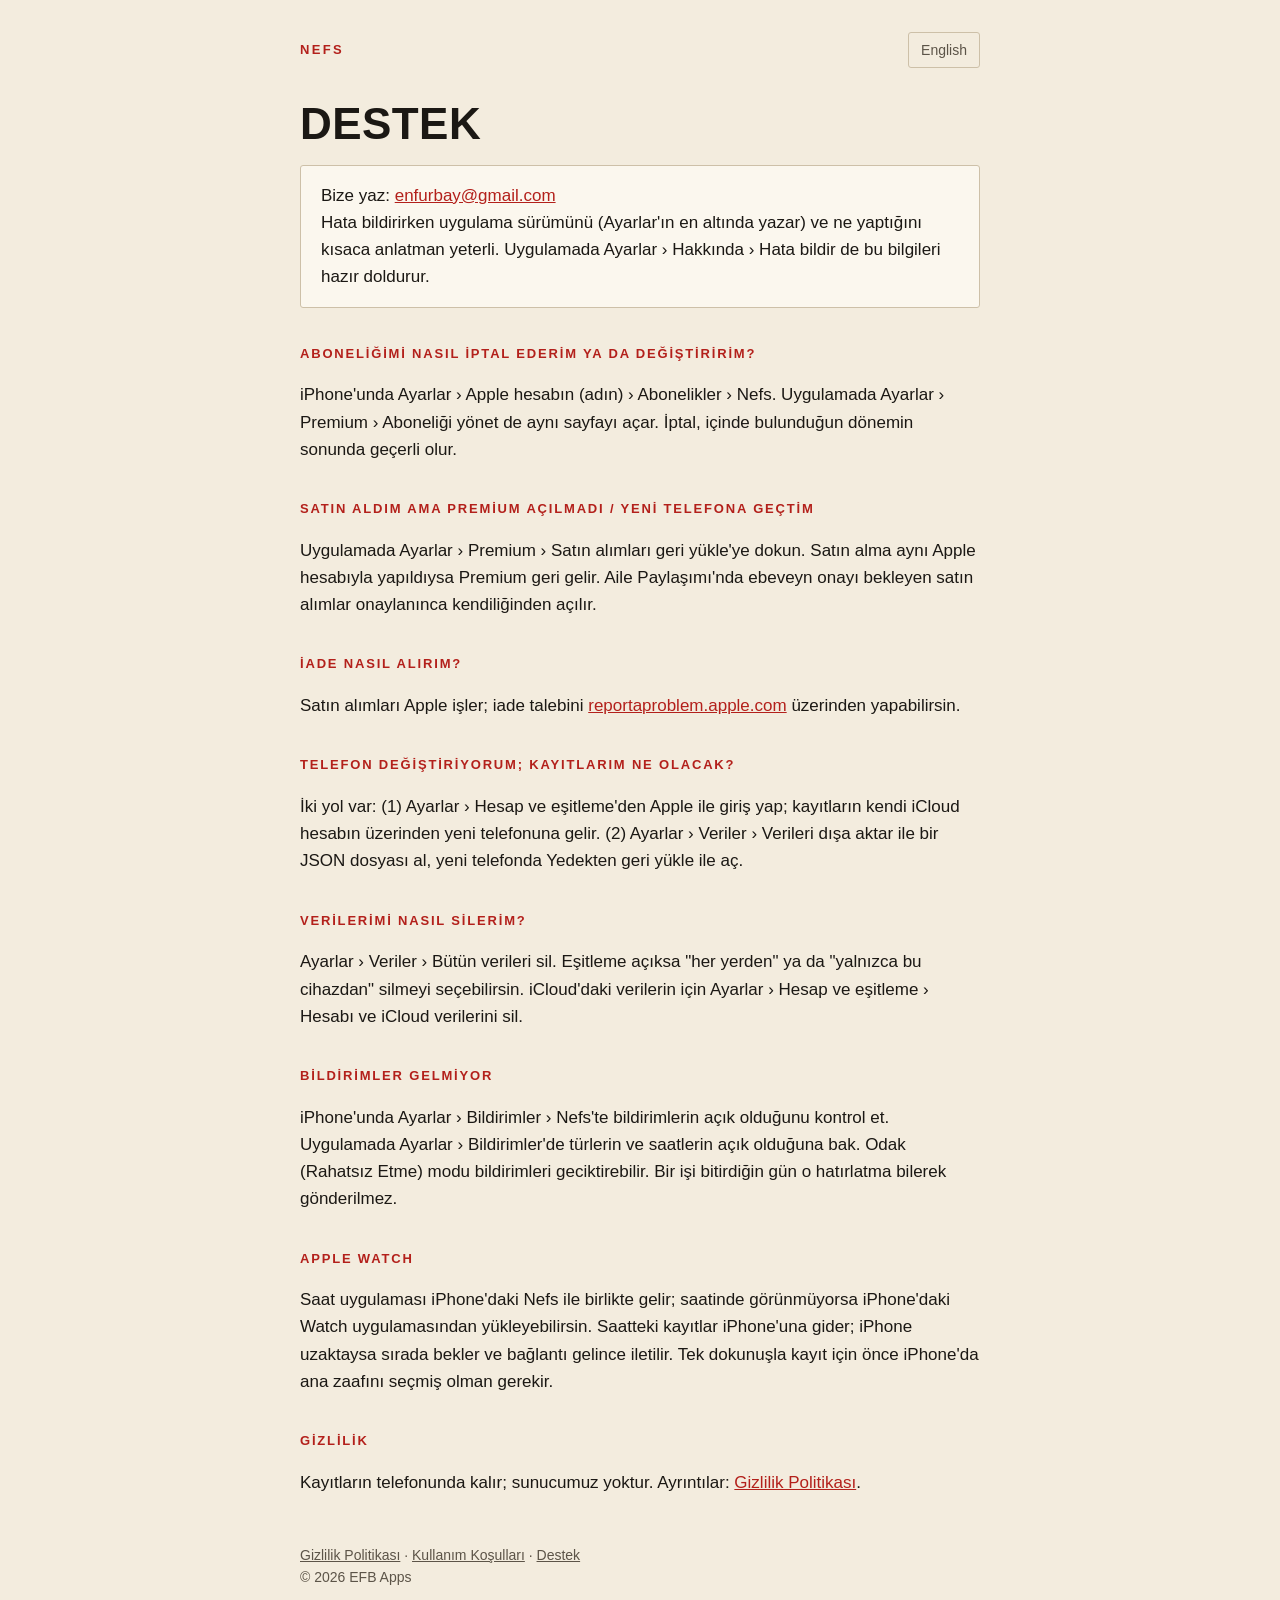
==== destek/index.html @ 4b09dfd7 "Nefs: gizlilik politikası, kullanım koşulları ve destek sayfaları (TR/EN) Co-Authored-By: Claude Opu" ====
<!doctype html>
<html lang="tr">
<head>
<meta charset="utf-8">
<meta name="viewport" content="width=device-width, initial-scale=1">
<title>Destek · Nefs</title>
<meta name="color-scheme" content="dark light">
<link rel="stylesheet" href="../style.css">
</head>
<body>
<main>
<header>
<a class="marka" href="../">Nefs</a>
<a class="dil" href="../en/support/" hreflang="en">English</a>
</header>
<h1>Destek</h1>


<div class="kart"><p>Bize yaz: <a href="mailto:enfurbay@gmail.com">enfurbay@gmail.com</a><br>Hata bildirirken uygulama sürümünü (Ayarlar'ın en altında yazar) ve ne yaptığını kısaca anlatman yeterli. Uygulamada Ayarlar › Hakkında › Hata bildir de bu bilgileri hazır doldurur.</p></div>

<h2>Aboneliğimi nasıl iptal ederim ya da değiştiririm?</h2>
<p>iPhone'unda Ayarlar › Apple hesabın (adın) › Abonelikler › Nefs. Uygulamada Ayarlar › Premium › Aboneliği yönet de aynı sayfayı açar. İptal, içinde bulunduğun dönemin sonunda geçerli olur.</p>

<h2>Satın aldım ama Premium açılmadı / yeni telefona geçtim</h2>
<p>Uygulamada Ayarlar › Premium › Satın alımları geri yükle'ye dokun. Satın alma aynı Apple hesabıyla yapıldıysa Premium geri gelir. Aile Paylaşımı'nda ebeveyn onayı bekleyen satın alımlar onaylanınca kendiliğinden açılır.</p>

<h2>İade nasıl alırım?</h2>
<p>Satın alımları Apple işler; iade talebini <a href="https://reportaproblem.apple.com">reportaproblem.apple.com</a> üzerinden yapabilirsin.</p>

<h2>Telefon değiştiriyorum; kayıtlarım ne olacak?</h2>
<p>İki yol var: (1) Ayarlar › Hesap ve eşitleme'den Apple ile giriş yap; kayıtların kendi iCloud hesabın üzerinden yeni telefonuna gelir. (2) Ayarlar › Veriler › Verileri dışa aktar ile bir JSON dosyası al, yeni telefonda Yedekten geri yükle ile aç.</p>

<h2>Verilerimi nasıl silerim?</h2>
<p>Ayarlar › Veriler › Bütün verileri sil. Eşitleme açıksa "her yerden" ya da "yalnızca bu cihazdan" silmeyi seçebilirsin. iCloud'daki verilerin için Ayarlar › Hesap ve eşitleme › Hesabı ve iCloud verilerini sil.</p>

<h2>Bildirimler gelmiyor</h2>
<p>iPhone'unda Ayarlar › Bildirimler › Nefs'te bildirimlerin açık olduğunu kontrol et. Uygulamada Ayarlar › Bildirimler'de türlerin ve saatlerin açık olduğuna bak. Odak (Rahatsız Etme) modu bildirimleri geciktirebilir. Bir işi bitirdiğin gün o hatırlatma bilerek gönderilmez.</p>

<h2>Apple Watch</h2>
<p>Saat uygulaması iPhone'daki Nefs ile birlikte gelir; saatinde görünmüyorsa iPhone'daki Watch uygulamasından yükleyebilirsin. Saatteki kayıtlar iPhone'una gider; iPhone uzaktaysa sırada bekler ve bağlantı gelince iletilir. Tek dokunuşla kayıt için önce iPhone'da ana zaafını seçmiş olman gerekir.</p>

<h2>Gizlilik</h2>
<p>Kayıtların telefonunda kalır; sunucumuz yoktur. Ayrıntılar: <a href="../gizlilik/">Gizlilik Politikası</a>.</p>

<footer><a href="../gizlilik/">Gizlilik Politikası</a> · <a href="../kosullar/">Kullanım Koşulları</a> · <a href="../destek/">Destek</a><br>© 2026 EFB Apps</footer>
</main>
</body>
</html>
---- style.css ----
:root {
  --zemin: #0c0b0a;
  --yuzey: #161412;
  --cizgi: #38332c;
  --metin: #f1e9db;
  --ikincil: #a59c8d;
  --vurgu: #e5352b;
}
@media (prefers-color-scheme: light) {
  :root {
    --zemin: #f3ecde;
    --yuzey: #fbf7ee;
    --cizgi: #cdc0a8;
    --metin: #1b1814;
    --ikincil: #5c5448;
    --vurgu: #b3201b;
  }
}
* { box-sizing: border-box; }
html { -webkit-text-size-adjust: 100%; }
body {
  margin: 0;
  background: var(--zemin);
  color: var(--metin);
  font: 17px/1.6 -apple-system, BlinkMacSystemFont, "Segoe UI", Roboto, "Helvetica Neue", Arial, sans-serif;
}
main { max-width: 720px; margin: 0 auto; padding: 32px 20px 64px; }
header { display: flex; justify-content: space-between; align-items: center; margin-bottom: 32px; }
.marka { font-weight: 900; letter-spacing: .18em; text-transform: uppercase; font-size: 13px; color: var(--vurgu); text-decoration: none; }
.dil { font-size: 14px; color: var(--ikincil); text-decoration: none; border: 1.5px solid var(--cizgi); padding: 6px 12px; border-radius: 3px; }
h1 { font-size: clamp(30px, 7vw, 44px); line-height: 1.1; font-weight: 900; letter-spacing: .01em; text-transform: uppercase; margin: 0 0 8px; }
.tarih { color: var(--ikincil); font-size: 14px; margin: 0 0 28px; }
h2 { font-size: 13px; letter-spacing: .14em; text-transform: uppercase; color: var(--vurgu); margin: 36px 0 8px; }
p, li { color: var(--metin); }
ul { padding-left: 20px; }
li { margin: 6px 0; }
a { color: var(--vurgu); }
.kart { background: var(--yuzey); border: 1px solid var(--cizgi); border-radius: 3px; padding: 16px 20px; margin: 16px 0; }
.kart p { margin: 0; }
.basamak { display: flex; align-items: flex-end; gap: 5px; height: 56px; margin-bottom: 20px; }
.basamak span { flex: 1; display: block; }
nav.liste a { display: block; padding: 16px 0; border-bottom: 1px solid var(--cizgi); font-weight: 700; color: var(--metin); text-decoration: none; }
nav.liste a::after { content: " →"; color: var(--ikincil); }
footer { margin-top: 48px; color: var(--ikincil); font-size: 14px; }
footer a { color: var(--ikincil); }
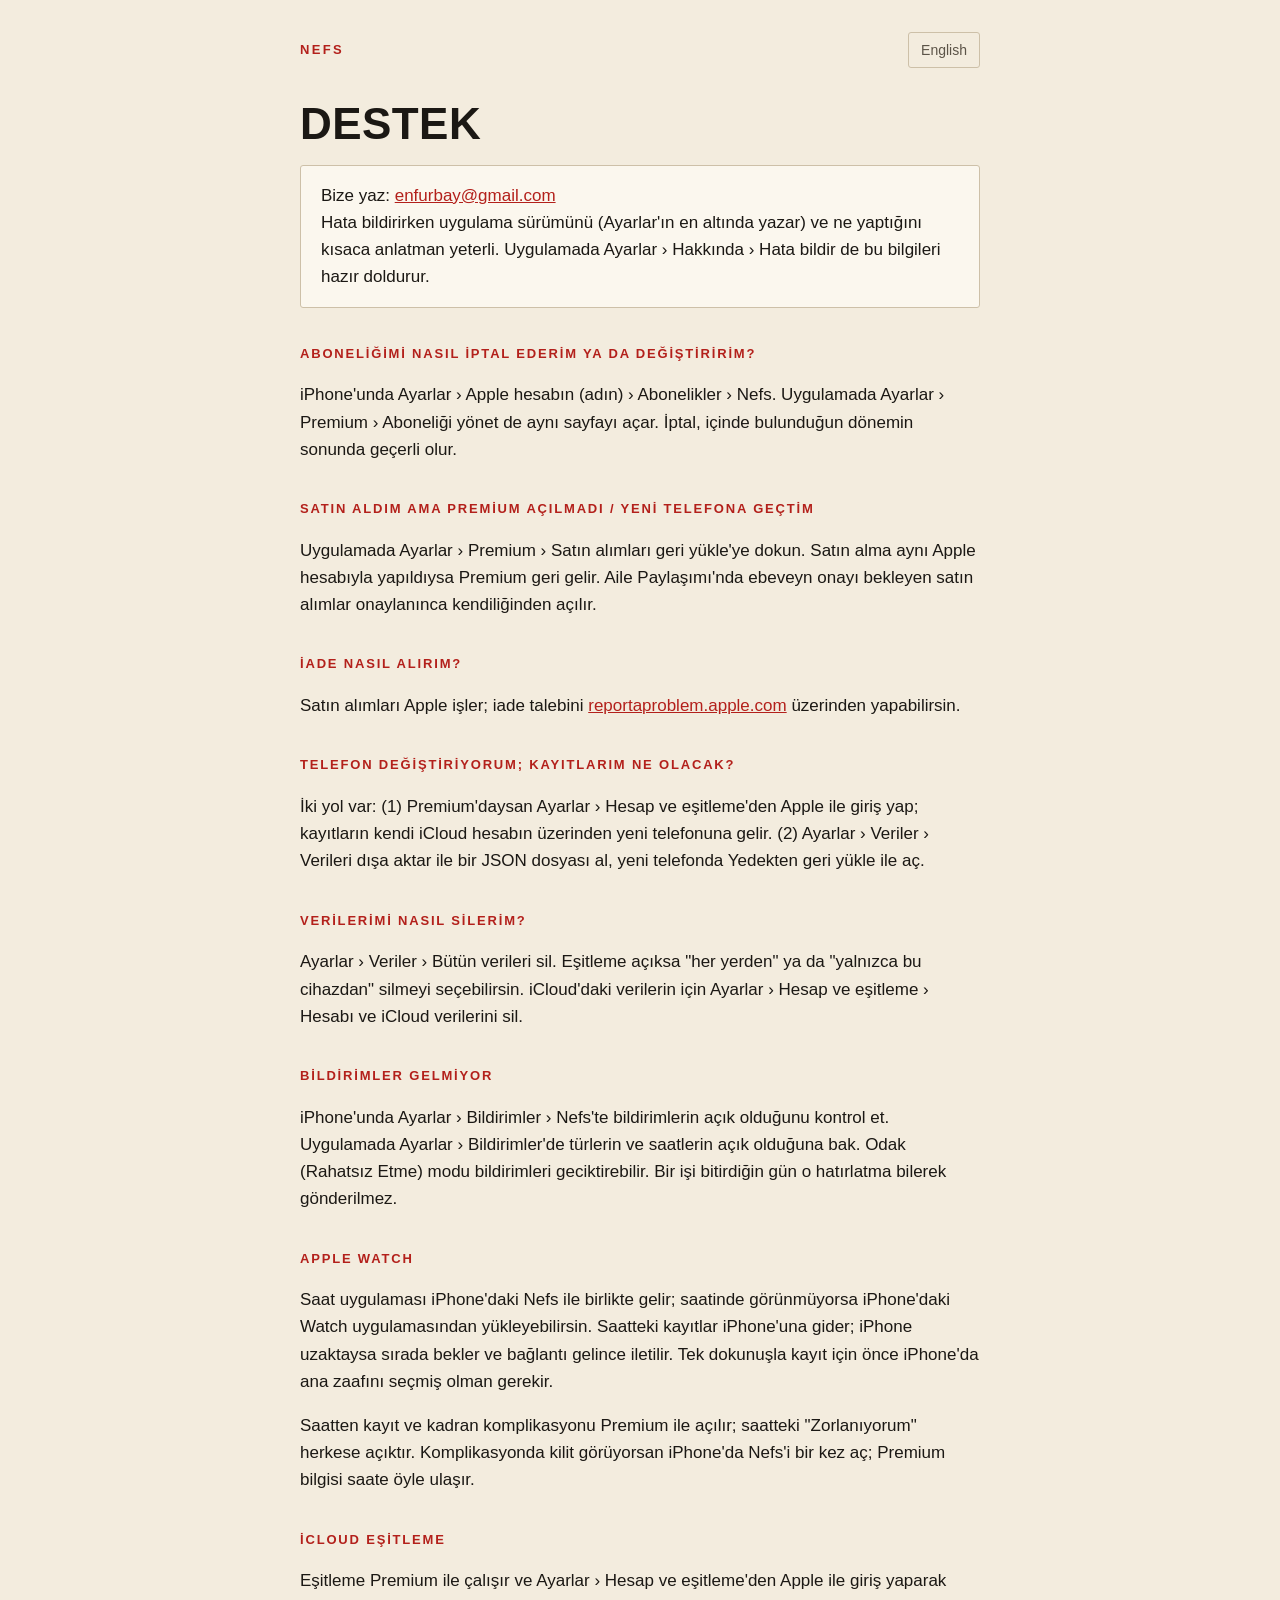
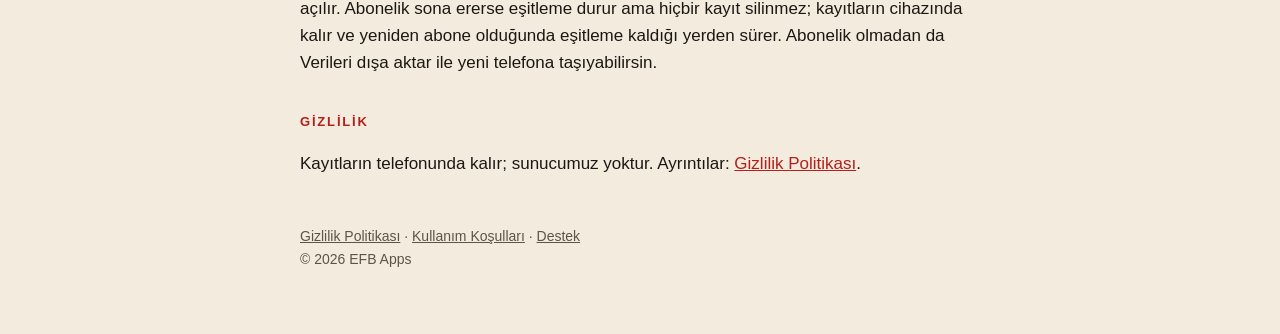
==== commit eec9936d: "KVKK bölümü; premium kapsamı uygulamayla eşitlendi Gizlilik: 6698 sayılı KVKK bölümü (TR/EN), iCloud" ====
--- a/destek/index.html
+++ b/destek/index.html
@@ -28,7 +28,7 @@
 <p>Satın alımları Apple işler; iade talebini <a href="https://reportaproblem.apple.com">reportaproblem.apple.com</a> üzerinden yapabilirsin.</p>
 
 <h2>Telefon değiştiriyorum; kayıtlarım ne olacak?</h2>
-<p>İki yol var: (1) Ayarlar › Hesap ve eşitleme'den Apple ile giriş yap; kayıtların kendi iCloud hesabın üzerinden yeni telefonuna gelir. (2) Ayarlar › Veriler › Verileri dışa aktar ile bir JSON dosyası al, yeni telefonda Yedekten geri yükle ile aç.</p>
+<p>İki yol var: (1) Premium'daysan Ayarlar › Hesap ve eşitleme'den Apple ile giriş yap; kayıtların kendi iCloud hesabın üzerinden yeni telefonuna gelir. (2) Ayarlar › Veriler › Verileri dışa aktar ile bir JSON dosyası al, yeni telefonda Yedekten geri yükle ile aç.</p>
 
 <h2>Verilerimi nasıl silerim?</h2>
 <p>Ayarlar › Veriler › Bütün verileri sil. Eşitleme açıksa "her yerden" ya da "yalnızca bu cihazdan" silmeyi seçebilirsin. iCloud'daki verilerin için Ayarlar › Hesap ve eşitleme › Hesabı ve iCloud verilerini sil.</p>
@@ -38,6 +38,10 @@
 
 <h2>Apple Watch</h2>
 <p>Saat uygulaması iPhone'daki Nefs ile birlikte gelir; saatinde görünmüyorsa iPhone'daki Watch uygulamasından yükleyebilirsin. Saatteki kayıtlar iPhone'una gider; iPhone uzaktaysa sırada bekler ve bağlantı gelince iletilir. Tek dokunuşla kayıt için önce iPhone'da ana zaafını seçmiş olman gerekir.</p>
+<p>Saatten kayıt ve kadran komplikasyonu Premium ile açılır; saatteki "Zorlanıyorum" herkese açıktır. Komplikasyonda kilit görüyorsan iPhone'da Nefs'i bir kez aç; Premium bilgisi saate öyle ulaşır.</p>
+
+<h2>iCloud eşitleme</h2>
+<p>Eşitleme Premium ile çalışır ve Ayarlar › Hesap ve eşitleme'den Apple ile giriş yaparak açılır. Abonelik sona ererse eşitleme durur ama hiçbir kayıt silinmez; kayıtların cihazında kalır ve yeniden abone olduğunda eşitleme kaldığı yerden sürer. Abonelik olmadan da Verileri dışa aktar ile yeni telefona taşıyabilirsin.</p>
 
 <h2>Gizlilik</h2>
 <p>Kayıtların telefonunda kalır; sunucumuz yoktur. Ayrıntılar: <a href="../gizlilik/">Gizlilik Politikası</a>.</p>
